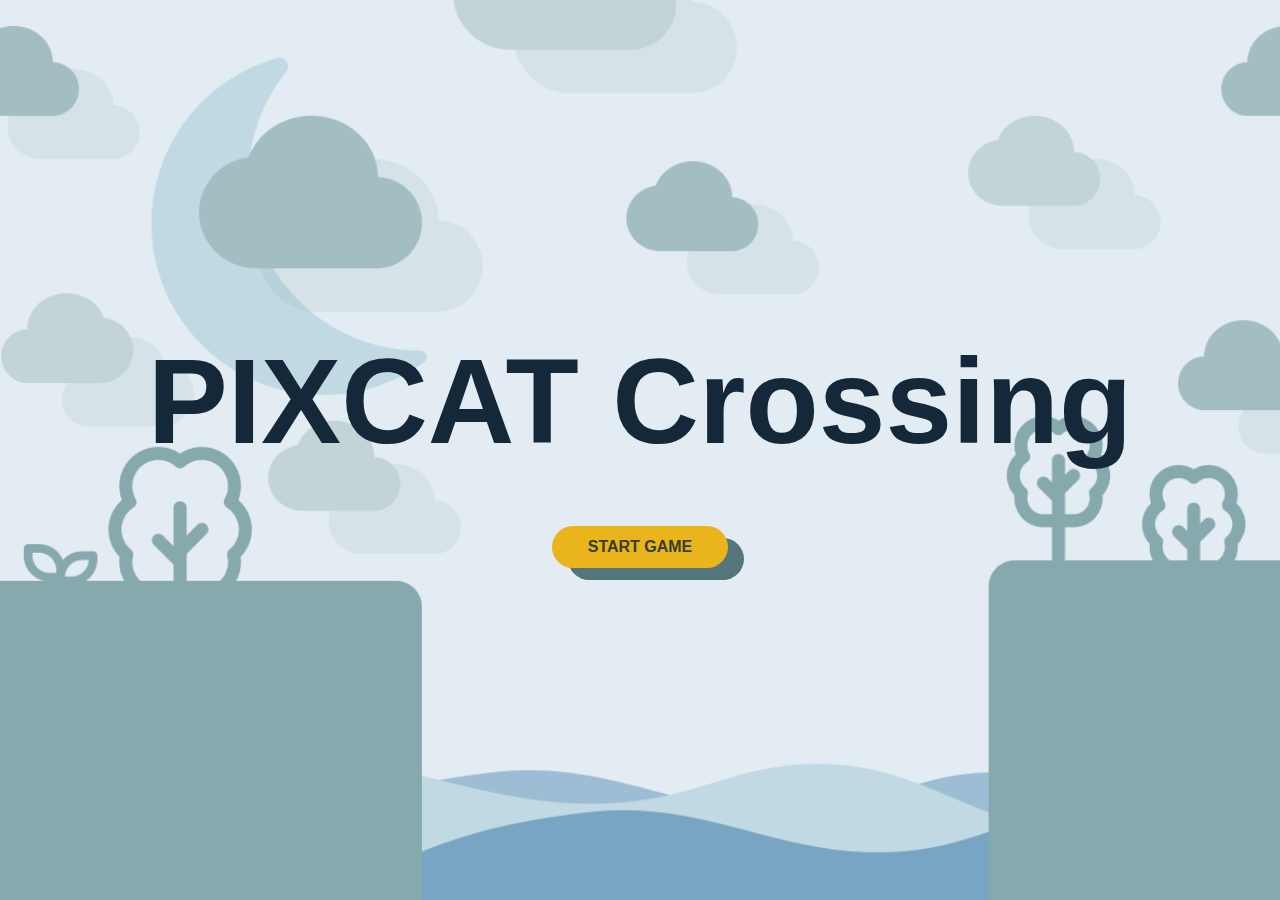
==== index.html @ 6c69d447 "implement platform to be created in different positions by defined number starting on the left side " ====
<!DOCTYPE html>
<html>

<head>
    <meta charset="utf-8">
    <meta http-equiv="X-UA-Compatible" content="IE=edge">
    <title>PIXCAT Game</title>
    <meta name="description" content="">
    <meta name="viewport" content="width=device-width, initial-scale=1">
    <link rel="stylesheet" href="./CSS/styles.css">
</head>

<body>
    <h1 class="jersey-25-regular">PIXCAT Crossing</h1>
    <a class="primary-btn" href="./guide.html">Start Game</a>
    <script src="./JS/main.js"></script>
</body>

</html>
---- CSS/styles.css ----
/* Colors*/
:root {
    --main-bg-color: #E3ECF3;
    --primary-btn: #EEC449;
    --secondary-btn: #D1D9B5;
    --dark-btn-text: #363D1F;
    --shadow: 16px 12px 0px 0px;
    --border-r-xl: 120px;
    --sunny-s-500: #EAB51C;
    --box-shadow: var(--brand-secondary, #52767A);
    --green-700: #3D585C;
    --main-border: 2px solid #325871;
    --platforms: #3D585C;
    --plank: #9D6284;
    --dark-text: hsla(207, 48%, 15%, 1);

}

* {
    margin: 0;
    padding: 0;
}

@font-face {
    font-family: 'Jersey 25';
    src: url('CSS/Jersey_25/Jersey25-Regular.ttf') format('truetype');
}

/* Fonts*/
.jersey-25-regular {
    font-family: "Jersey 25", sans-serif;
    font-style: normal;
}

h1,
h2,
h3 {
    font-family: "Jersey 25", sans-serif;

}

h1 {
    font-size: 120px;
}

h2 {
    font-size: 32px;
}

a {
    font-family: "Jersey 25", sans-serif;
    font-weight: 500;
    text-decoration: none;
    text-transform: uppercase;
}

p,
li {
    font-family: Barlow;
    font-size: 24px;
    font-style: normal;
    font-weight: 400;
    line-height: normal;
}

body {
    background-image: url("../images/Background.png");
    background-repeat: no-repeat;
    background-size: cover;
    display: flex;
    flex-direction: column;
    justify-content: center;
    align-items: center;
    gap: 56px;
    width: 100vw;
    height: 100vh;
    color: var(--dark-text);

}

#board {
    padding: 32px;
    width: 100%;
    height: 100%;
    position: relative;
    overflow: hidden;
    align-content: end;

}

#player {
    position: absolute;
    bottom: 0vw;
    left: 0vh;
    z-index: 1000;
}

.guide {
    width: 60%;
    min-height: 40%;
    display: flex;
    padding: 32px;
    flex-direction: column;
    justify-content: center;
    align-items: center;
    gap: 24px;
    background-color: var(--main-bg-color);
    border: var(--main-border);
    box-shadow: var(--shadow) var(--box-shadow);
    border-radius: 8px;
}

.primary-btn {
    display: flex;
    padding: 12px 36px;
    justify-content: center;
    align-items: center;
    gap: 8px;
    border-radius: 120px;
    background: var(--sunny-s-500);
    box-shadow: var(--shadow) var(--box-shadow);
    color: var(--dark-btn-text);
    font-weight: 600;
    text-decoration: none;

}

.secondary-btn {
    background-color: var(--secondary-btn);
    color: var(--dark-btn-text);
    padding: 12px 36px;
    border-radius: 24px;
    text-decoration: none;
    text-align: center;

}

.start-platform {
    position: fixed;
    top: 64%;
    width: 24%;
    height: 36%;
    background-color: var(--platforms);
    border-radius: 24px 24px 0px 0px;
}

.plank {
    background-color: var(--plank);
    position: relative;
    border-radius: 24px;
}

.platform {
    background-color: var(--platforms);

    position: absolute;
}
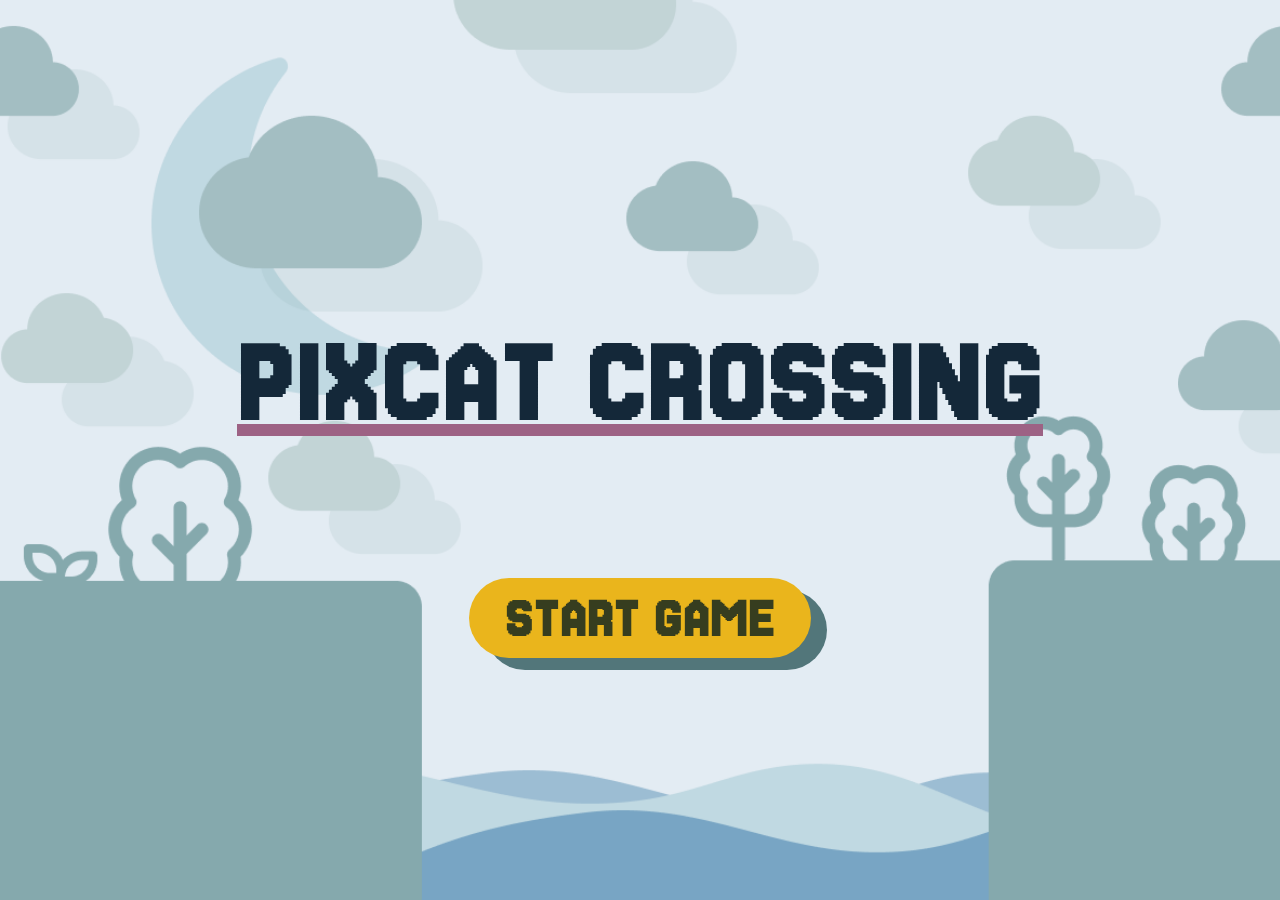
==== commit 43f2a928: "add guide screen" ====
--- a/index.html
+++ b/index.html
@@ -4,14 +4,14 @@
 <head>
     <meta charset="utf-8">
     <meta http-equiv="X-UA-Compatible" content="IE=edge">
-    <title>PIXCAT Game</title>
+    <title>Pixcat Crossing</title>
     <meta name="description" content="">
     <meta name="viewport" content="width=device-width, initial-scale=1">
     <link rel="stylesheet" href="./CSS/styles.css">
 </head>
 
 <body>
-    <h1 class="jersey-25-regular">PIXCAT Crossing</h1>
+    <h1 class="fill-bg">Pixcat Crossing</h1>
     <a class="primary-btn" href="./guide.html">Start Game</a>
     <script src="./JS/main.js"></script>
 </body>
--- a/CSS/styles.css
+++ b/CSS/styles.css
@@ -23,7 +23,7 @@
 
 @font-face {
     font-family: 'Jersey 25';
-    src: url('CSS/Jersey_25/Jersey25-Regular.ttf') format('truetype');
+    src: url('../CSS/Jersey_25/Jersey25-Regular.ttf') format('truetype');
 }
 
 /* Fonts*/
@@ -36,7 +36,7 @@
 h2,
 h3 {
     font-family: "Jersey 25", sans-serif;
-
+text-transform: uppercase;
 }
 
 h1 {
@@ -52,65 +52,41 @@
     font-weight: 500;
     text-decoration: none;
     text-transform: uppercase;
+    font-size: 56px;
 }
 
-p,
+p,span,
 li {
-    font-family: Barlow;
+    font-family: "Roboto", sans-serif;
+
     font-size: 24px;
     font-style: normal;
     font-weight: 400;
     line-height: normal;
+    text-align: center;
 }
 
 body {
+    display: flex;
+    justify-content: center;
+    align-items: center;
+    flex-direction: column;
     background-image: url("../images/Background.png");
     background-repeat: no-repeat;
     background-size: cover;
-    display: flex;
-    flex-direction: column;
-    justify-content: center;
-    align-items: center;
     gap: 56px;
     width: 100vw;
     height: 100vh;
     color: var(--dark-text);
 
 }
-
-#board {
-    padding: 32px;
-    width: 100%;
-    height: 100%;
-    position: relative;
-    overflow: hidden;
-    align-content: end;
-
+.fill-bg{
+    padding: 80px;
+    border-radius: 60px;
+    text-decoration: underline;
+    text-decoration-color: var(--plank);
 }
-
-#player {
-    position: absolute;
-    bottom: 0vw;
-    left: 0vh;
-    z-index: 1000;
-}
-
-.guide {
-    width: 60%;
-    min-height: 40%;
-    display: flex;
-    padding: 32px;
-    flex-direction: column;
-    justify-content: center;
-    align-items: center;
-    gap: 24px;
-    background-color: var(--main-bg-color);
-    border: var(--main-border);
-    box-shadow: var(--shadow) var(--box-shadow);
-    border-radius: 8px;
-}
-
-.primary-btn {
+.primary-btn , a {
     display: flex;
     padding: 12px 36px;
     justify-content: center;
@@ -134,24 +110,21 @@
     text-align: center;
 
 }
-
-.start-platform {
-    position: fixed;
-    top: 64%;
-    width: 24%;
-    height: 36%;
-    background-color: var(--platforms);
-    border-radius: 24px 24px 0px 0px;
+.guide {
+    width: 60%;
+    height: 60%;
+    display: flex;
+    padding: 32px;
+    flex-direction: column;
+    align-items: center;
+    gap: 24px;
+    background-color: var(--main-bg-color);
+    border: var(--main-border);
+    box-shadow: var(--shadow) var(--box-shadow);
+    border-radius: 8px;
 }
 
-.plank {
-    background-color: var(--plank);
-    position: relative;
-    border-radius: 24px;
-}
-
-.platform {
-    background-color: var(--platforms);
-
-    position: absolute;
+.guide img {
+height: 200px;
+width: auto;
 }